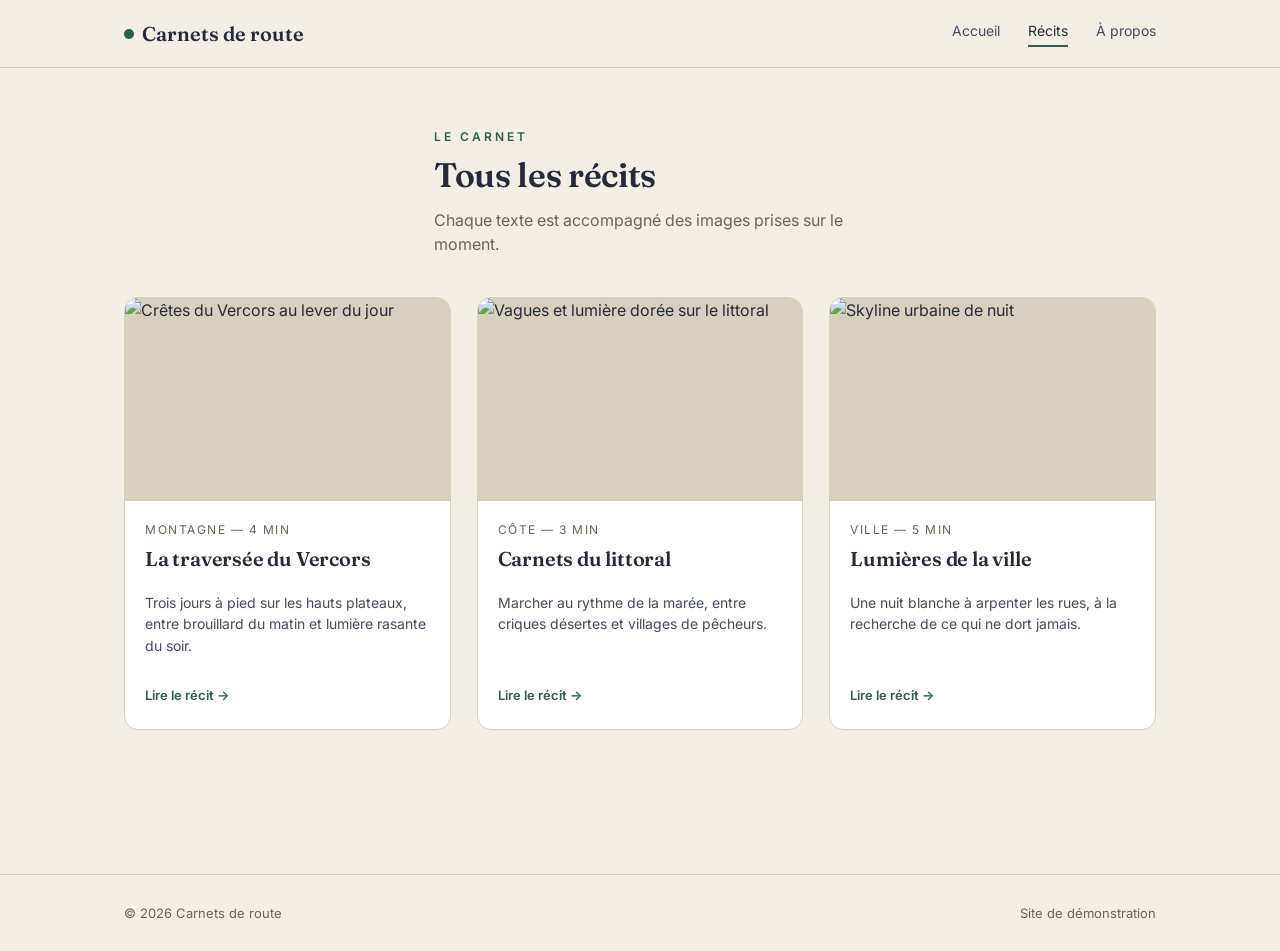
==== recits.html @ 1d2779cd "Add files via upload" ====
<!DOCTYPE html>
<html lang="fr">
<head>
<meta charset="UTF-8">
<meta name="viewport" content="width=device-width, initial-scale=1.0, viewport-fit=cover">
<title>Récits — Carnets de route</title>

<link rel="manifest" href="manifest.json">
<meta name="theme-color" content="#f4efe6">
<link rel="apple-touch-icon" href="icon-192.png">
<link rel="icon" href="icon-192.png">

<link rel="preconnect" href="https://fonts.googleapis.com">
<link rel="preconnect" href="https://fonts.gstatic.com" crossorigin>
<link href="https://fonts.googleapis.com/css2?family=Fraunces:opsz,wght@9..144,500;9..144,600&family=Inter:wght@400;500;600&display=swap" rel="stylesheet">
<link rel="stylesheet" href="style.css">
</head>
<body>

<header class="site">
  <div class="nav-row">
    <a href="index.html" class="brand"><span class="mark"></span> Carnets de route</a>
    <nav class="links">
      <a href="index.html">Accueil</a>
      <a href="recits.html">Récits</a>
      <a href="a-propos.html">À propos</a>
    </nav>
    <button class="menu-toggle" aria-label="Ouvrir le menu" aria-expanded="false">
      <span></span><span></span><span></span>
    </button>
  </div>
</header>

<section class="section" style="padding-top: 60px;">
  <div class="section-head wrap">
    <div class="eyebrow">Le carnet</div>
    <h2>Tous les récits</h2>
    <p>Chaque texte est accompagné des images prises sur le moment.</p>
  </div>

  <div class="card-grid">
    <a class="card" href="recit-vercors.html">
      <div class="thumb"><img src="img/recit-vercors.jpg" alt="Crêtes du Vercors au lever du jour"></div>
      <div class="body">
        <div class="meta">Montagne — 4 min</div>
        <h3>La traversée du Vercors</h3>
        <p class="excerpt">Trois jours à pied sur les hauts plateaux, entre brouillard du matin et lumière rasante du soir.</p>
        <span class="read">Lire le récit →</span>
      </div>
    </a>

    <a class="card" href="recit-littoral.html">
      <div class="thumb"><img src="img/recit-littoral.jpg" alt="Vagues et lumière dorée sur le littoral"></div>
      <div class="body">
        <div class="meta">Côte — 3 min</div>
        <h3>Carnets du littoral</h3>
        <p class="excerpt">Marcher au rythme de la marée, entre criques désertes et villages de pêcheurs.</p>
        <span class="read">Lire le récit →</span>
      </div>
    </a>

    <a class="card" href="recit-ville.html">
      <div class="thumb"><img src="img/recit-ville.jpg" alt="Skyline urbaine de nuit"></div>
      <div class="body">
        <div class="meta">Ville — 5 min</div>
        <h3>Lumières de la ville</h3>
        <p class="excerpt">Une nuit blanche à arpenter les rues, à la recherche de ce qui ne dort jamais.</p>
        <span class="read">Lire le récit →</span>
      </div>
    </a>
  </div>
</section>

<footer class="site">
  <div class="wrap">
    <span>© 2026 Carnets de route</span>
    <span>Site de démonstration</span>
  </div>
</footer>

<script src="script.js"></script>
</body>
</html>
---- style.css ----
/* ===== Tokens ===== */
:root {
  --paper: #f4efe6;
  --paper-raised: #ffffff;
  --ink: #262a3d;
  --ink-soft: #454a63;
  --muted: #6b6455;
  --accent: #2f5d50;
  --accent-soft: #e4ece9;
  --gold: #b8860b;
  --line: #d8d0bf;
  --max-w: 760px;
  --wide-w: 1080px;
}

* { box-sizing: border-box; }

html { scroll-behavior: smooth; }

body {
  margin: 0;
  background: var(--paper);
  color: var(--ink);
  font-family: "Inter", -apple-system, BlinkMacSystemFont, "Segoe UI", sans-serif;
  line-height: 1.55;
  -webkit-font-smoothing: antialiased;
}

h1, h2, h3, .display {
  font-family: "Fraunces", Georgia, serif;
  font-weight: 600;
  line-height: 1.1;
  margin: 0 0 0.4em;
  letter-spacing: -0.01em;
}

a { color: inherit; text-decoration: none; }

img { max-width: 100%; display: block; }

/* ===== Layout helpers ===== */
.wrap { max-width: var(--wide-w); margin: 0 auto; padding: 0 24px; }
.wrap-narrow { max-width: var(--max-w); margin: 0 auto; padding: 0 24px; }

/* ===== Header / nav ===== */
header.site {
  border-bottom: 1px solid var(--line);
  background: var(--paper);
  position: sticky;
  top: 0;
  z-index: 20;
}

.nav-row {
  display: flex;
  align-items: center;
  justify-content: space-between;
  padding: 18px 24px;
  max-width: var(--wide-w);
  margin: 0 auto;
}

.brand {
  font-family: "Fraunces", serif;
  font-weight: 600;
  font-size: 20px;
  display: flex;
  align-items: center;
  gap: 8px;
}

.brand .mark {
  width: 10px; height: 10px;
  border-radius: 50%;
  background: var(--accent);
  display: inline-block;
}

nav.links {
  display: flex;
  gap: 28px;
}

nav.links a {
  font-size: 14px;
  color: var(--ink-soft);
  padding-bottom: 4px;
  border-bottom: 2px solid transparent;
  transition: border-color 0.15s, color 0.15s;
}

nav.links a:hover { color: var(--ink); }
nav.links a.active {
  color: var(--ink);
  border-bottom-color: var(--accent);
}

.menu-toggle {
  display: none;
  background: none;
  border: none;
  cursor: pointer;
  padding: 6px;
}
.menu-toggle span {
  display: block;
  width: 22px;
  height: 2px;
  background: var(--ink);
  margin: 5px 0;
  transition: transform 0.2s, opacity 0.2s;
}

@media (max-width: 640px) {
  nav.links {
    position: fixed;
    inset: 0 0 0 30%;
    background: var(--paper-raised);
    flex-direction: column;
    padding: 100px 28px 28px;
    gap: 22px;
    box-shadow: -8px 0 30px rgba(0,0,0,0.08);
    transform: translateX(100%);
    transition: transform 0.25s ease;
  }
  nav.links.open { transform: translateX(0); }
  nav.links a { font-size: 17px; }
  .menu-toggle { display: block; }
}

/* ===== Footer ===== */
footer.site {
  border-top: 1px solid var(--line);
  margin-top: 80px;
  padding: 28px 24px;
  color: var(--muted);
  font-size: 13px;
}
footer.site .wrap {
  display: flex;
  justify-content: space-between;
  flex-wrap: wrap;
  gap: 8px;
}

/* ===== Hero (accueil) ===== */
.hero {
  padding: 90px 24px 70px;
  border-bottom: 1px solid var(--line);
}
.hero .eyebrow {
  text-transform: uppercase;
  letter-spacing: 3px;
  font-size: 12px;
  color: var(--accent);
  font-weight: 600;
  margin-bottom: 18px;
}
.hero h1 {
  font-size: clamp(38px, 6vw, 64px);
  max-width: 14ch;
}
.hero p.lede {
  font-size: 18px;
  color: var(--ink-soft);
  max-width: 46ch;
  margin-top: 18px;
}
.hero .cta {
  display: inline-flex;
  align-items: center;
  gap: 8px;
  margin-top: 32px;
  background: var(--ink);
  color: var(--paper);
  padding: 14px 24px;
  border-radius: 999px;
  font-size: 14px;
  font-weight: 600;
  transition: transform 0.15s, background 0.15s;
}
.hero .cta:hover { transform: translateY(-2px); background: var(--accent); }

/* ===== Section generic ===== */
.section { padding: 64px 24px; }
.section-head { max-width: 46ch; margin-bottom: 40px; }
.section-head .eyebrow {
  text-transform: uppercase;
  letter-spacing: 3px;
  font-size: 12px;
  color: var(--accent);
  font-weight: 600;
  margin-bottom: 10px;
}
.section-head h2 { font-size: clamp(26px, 3.5vw, 34px); }
.section-head p { color: var(--muted); margin-top: 10px; }

/* ===== Cards grid (page accueil - aperçu) ===== */
.card-grid {
  display: grid;
  grid-template-columns: repeat(auto-fit, minmax(260px, 1fr));
  gap: 26px;
  max-width: var(--wide-w);
  margin: 0 auto;
  padding: 0 24px;
}

.card {
  background: var(--paper-raised);
  border: 1px solid var(--line);
  border-radius: 14px;
  overflow: hidden;
  transition: transform 0.18s, box-shadow 0.18s;
  display: flex;
  flex-direction: column;
}
.card:hover {
  transform: translateY(-4px);
  box-shadow: 0 16px 32px rgba(38,42,61,0.10);
}
.card .thumb {
  aspect-ratio: 16/10;
  overflow: hidden;
  background: var(--line);
}
.card .thumb img {
  width: 100%; height: 100%;
  object-fit: cover;
}
.card .body { padding: 20px 20px 24px; flex: 1; display: flex; flex-direction: column; }
.card .meta {
  font-size: 12px;
  color: var(--muted);
  text-transform: uppercase;
  letter-spacing: 1.5px;
  margin-bottom: 8px;
}
.card h3 { font-size: 20px; margin-bottom: 8px; }
.card p.excerpt { color: var(--ink-soft); font-size: 14px; flex: 1; }
.card .read {
  margin-top: 14px;
  font-size: 13px;
  font-weight: 600;
  color: var(--accent);
}

/* ===== Page récit (article) ===== */
.article-header {
  padding: 70px 24px 40px;
  text-align: center;
}
.article-header .meta {
  font-size: 13px;
  text-transform: uppercase;
  letter-spacing: 2px;
  color: var(--accent);
  font-weight: 600;
  margin-bottom: 16px;
}
.article-header h1 {
  font-size: clamp(32px, 5vw, 52px);
  max-width: 20ch;
  margin: 0 auto 16px;
}
.article-header .sub {
  color: var(--muted);
  font-size: 16px;
}

.article-hero {
  max-width: 1100px;
  margin: 0 auto 50px;
  padding: 0 24px;
}
.article-hero img {
  width: 100%;
  border-radius: 16px;
  aspect-ratio: 16/9;
  object-fit: cover;
}

.article-body {
  max-width: var(--max-w);
  margin: 0 auto;
  padding: 0 24px 80px;
  font-size: 18px;
  color: var(--ink-soft);
}
.article-body p { margin: 0 0 1.3em; }
.article-body p:first-of-type::first-letter {
  font-family: "Fraunces", serif;
  font-size: 64px;
  font-weight: 600;
  float: left;
  line-height: 0.8;
  margin: 8px 10px 0 0;
  color: var(--accent);
}
.article-body figure {
  margin: 40px 0;
}
.article-body figure img {
  border-radius: 12px;
}
.article-body figcaption {
  font-size: 13px;
  color: var(--muted);
  margin-top: 10px;
  text-align: center;
  font-style: italic;
}
.article-body h2 {
  font-size: 24px;
  margin-top: 1.6em;
}

.article-nav {
  max-width: var(--max-w);
  margin: 0 auto;
  padding: 0 24px 80px;
  display: flex;
  justify-content: space-between;
  border-top: 1px solid var(--line);
  padding-top: 30px;
}
.article-nav a {
  font-size: 14px;
  font-weight: 600;
  color: var(--accent);
}

/* ===== Page à propos ===== */
.about-body {
  max-width: var(--max-w);
  margin: 0 auto;
  padding: 60px 24px 90px;
  font-size: 17px;
  color: var(--ink-soft);
}
.about-body p { margin-bottom: 1.2em; }

/* ===== Utility ===== */
.tag {
  display: inline-block;
  background: var(--accent-soft);
  color: var(--accent);
  font-size: 12px;
  font-weight: 600;
  padding: 4px 10px;
  border-radius: 999px;
  margin-right: 6px;
}
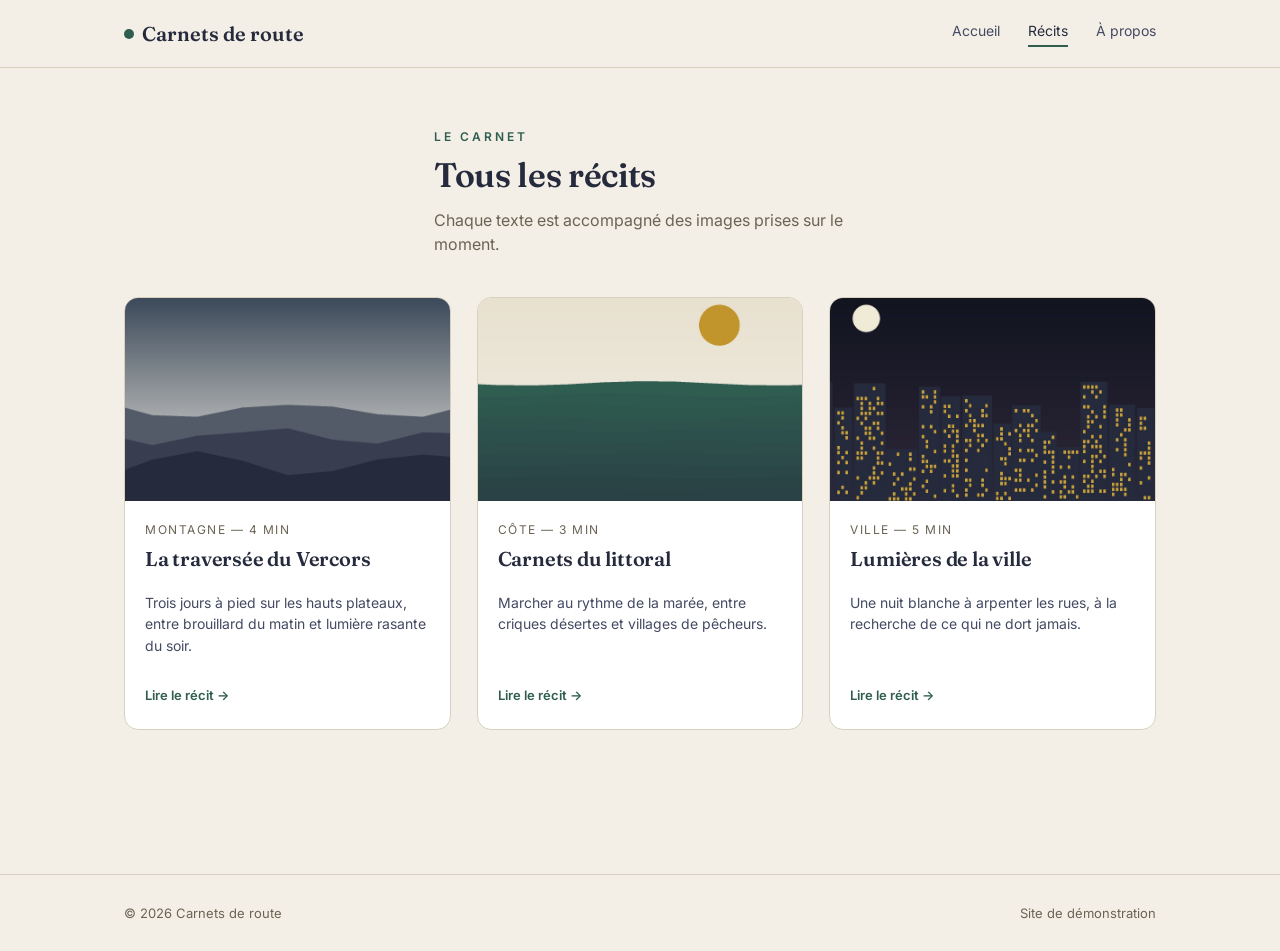
==== commit 522e88c6: "Update recits.html" ====
--- a/recits.html
+++ b/recits.html
@@ -37,7 +37,8 @@
     <h2>Tous les récits</h2>
     <p>Chaque texte est accompagné des images prises sur le moment.</p>
   </div>
-
+  
+  <!-- LISTE DES 3 DERNIERS VOLS, A ACTUALISER A CHAQUE FOIS-->
   <div class="card-grid">
     <a class="card" href="recit-vercors.html">
       <div class="thumb"><img src="img/recit-vercors.jpg" alt="Crêtes du Vercors au lever du jour"></div>
